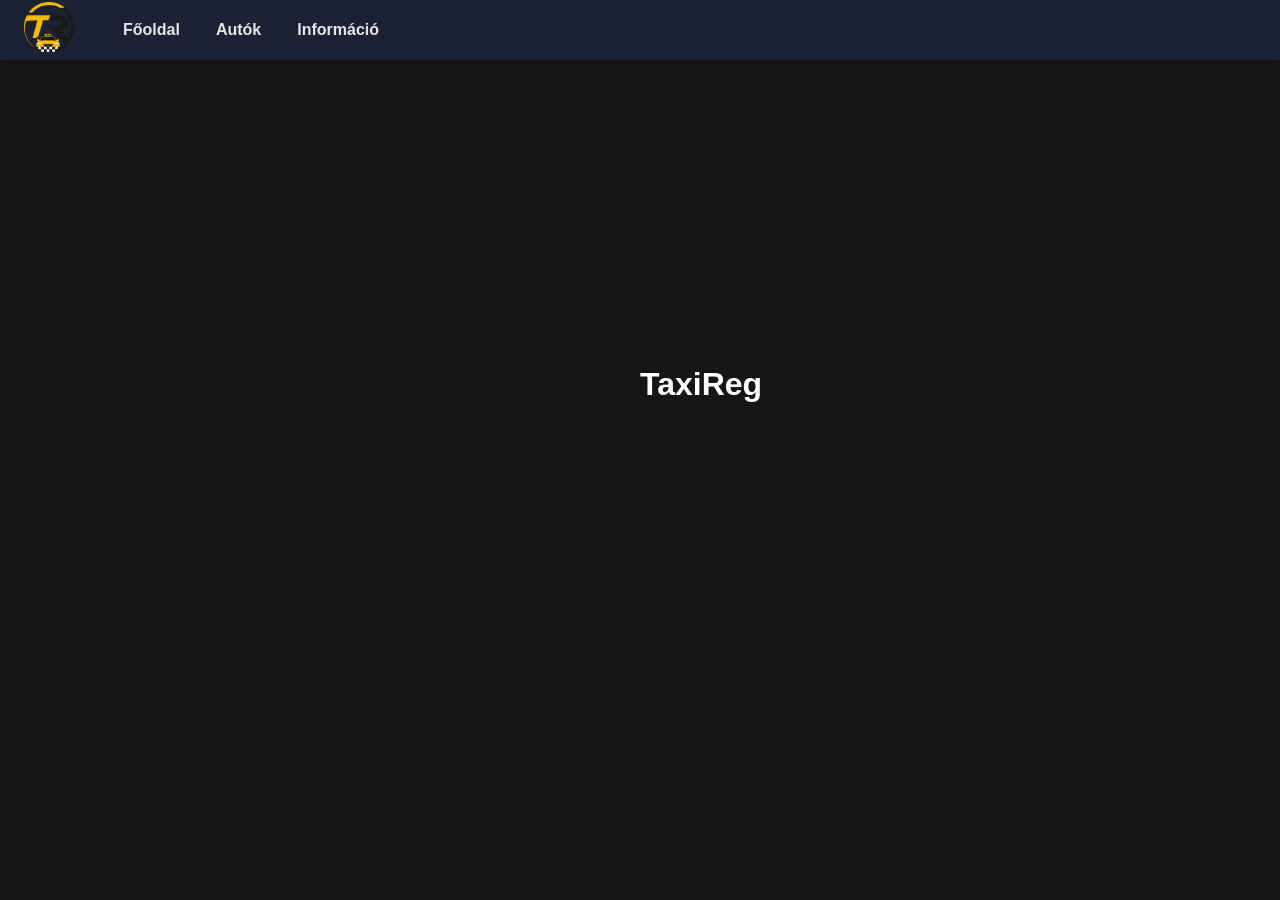
==== feleves/index.html @ 4e7a8a67 "Add files via upload elso feltoltes" ====
<!DOCTYPE html>
<html lang="hu">
<head>
    <meta charset="UTF-8">
    <meta name="viewport" content="width=device-width, initial-scale=1.0">
    <title>TaxiReg - Főoldal</title>
    <link rel="stylesheet" href="style.css">
    <link rel="stylesheet" href="form.css">
</head>
<body>
    <div class="intro">
        <h1 class="logo-header">
            <span class="logo">Taxi</span><span class="logo">Reg</span>
        </h1>
    </div>

    <div class="login-container">
        <h1 class="login-title">Üdvözöljük a TaxiReg oldalán!</h1>
        <div class="bemutato-card">
            <p>A <strong>TaxiReg</strong> egy modern online platform, amely segíti az utasok és
            taxisofőrök egymásra találását. Részletes adatbázist kínál a járművekről és
            sofőrökről, beleértve a műszaki adatokat, felszereltséget és értékeléseket. A
            személyre szabható keresési szűrők révén a felhasználók könnyen megtalálhatják az
            igényeiknek leginkább megfelelő taxit, így az utazás gyorsabb, kényelmesebb és
            biztonságosabb lesz.</p>
        </div>

        <div class="login-card">
            <img src="logo.png" alt="TaxiReg logó">
            <p><strong>Kezeld a taxiflotta autóit egy helyen!</strong></p>
            <a id="start-btn" href="cars.html">Tovább az autókhoz</a>
        </div>
    </div>

    <script src="app.js"></script></body>
</html>
---- feleves/style.css ----
*, *::before, *::after { box-sizing: border-box; margin: 0; padding: 0; }

body {
    font-family: 'Outfit', Arial, sans-serif;
    background: white;
    color: #1c2233;
    min-height: 100vh;
    line-height: 1.5;
    font-size: 16px;
}

a { color: #1c2233; text-decoration: underline; }
a:hover { color: #b8860b; }
a:visited { color: #4b5563; }
a:focus-visible, button:focus-visible { outline: 3px solid #f5c518; outline-offset: 2px; }

.navbar {
    background: #1c2233;
    padding: 0 24px;
    height: 60px;
    display: flex;
    align-items: center;
    gap: 35px;
    position: sticky;
    top: 0;
    z-index: 100;
    box-shadow: 0 2px 8px rgba(0,0,0,0.25);
}
.menu { display: flex; list-style: none; gap: 8px; }
.menu a,
.menu a:visited {
    color: #e5e7eb;
    text-decoration: none;
    padding: 8px 14px;
    border-radius: 6px;
    font-weight: 600;
    transition: background 0.2s, color 0.2s;
}
.menu a:hover { background: #f5c518; color: #1c2233; }
.navbar-right { margin-left: auto; }
.hidden { display: none; }

.login-container {
    min-height: calc(100vh - 60px);
    display: flex;
    flex-direction: column;
    align-items: center;
    justify-content: center;
    gap: 16px;
    padding: 20px;
}
.login-title { font-size: 4rem; font-weight: 700; margin-bottom: 8px; text-align: center; }
.bemutato-card { padding: 7px 57px; max-width: 923px; }
.login-card {
    background: #ffffff;
    border-radius: 10px;
    padding: 48px 40px;
    max-width: 420px;
    width: 100%;
    text-align: center;
    box-shadow: 0 4px 20px rgba(0,0,0,0.13);
}
.login-card img { max-width: 160px; margin-bottom: 12px; }

#start-btn,
#start-btn:visited {
    display: inline-block;
    background: #f5c518;
    color: #1c2233;
    border-radius: 6px;
    padding: 10px 24px;
    font-size: 1rem;
    font-weight: 600;
    text-decoration: none;
    margin-top: 12px;
}
#start-btn:hover { background: #d4a910; color: #1c2233; }

.btn, .btn-edt, .btn-trl, .header-btn, .header-btnred {
    position: relative;
    border: none;
    border-radius: 6px;
    padding: 8px 16px;
    font-size: 0.9rem;
    font-weight: 600;
    cursor: pointer;
    text-decoration: none;
    display: inline-block;
    transition: background 0.2s;
}
.btn { background: #f5c518; color: #1c2233; }
.btn:hover { background: #d4a910; color: #1c2233; }
.btn-edt, .btn-edt:visited { background: #6b7280; color: #e5e7eb; }
.btn-edt:hover { background: #4b5563; color: #ffffff; }
.btn-trl { background: #dc2626; color: #f4f5f7; }
.btn-trl:hover { background: #b91c1c; }
.header-btn, .header-btn:visited { background: #22c55e; color: #1c2233; }
.header-btn:hover { background: #16a34a; color: #1c2233; }
.header-btnred, .header-btnred:visited { background: #ef4444; color: #f4f5f7; }
.header-btnred:hover { background: #dc2626; color: #ffffff; }
.button_text{
    font: bold 'Quicksand', san-serif;
    color: black;
    transition: all 0.2s;
}
.button--loading .button_text{
    visibility: hidden;
    opacity: 0;
}
.button--loading::after{
    content: "";
    position: absolute;
    width: 21px;
    height: 21px;
    top: 0;
    bottom: 0;
    right: 0;
    left: 0;
    margin: auto;
    border: 5px solid transparent;
    border-top-color: #ffffff;
    border-radius: 50%;
    animation: button-loading-spinner 1s ease infinite;
}

@keyframes button-loading-spinner {
    from{
        transform: rotate(0turn);
    }
    to{
        transform: rotate(1turn);
    }
}


.header { display: flex; justify-content: space-between; align-items: center; padding: 20px; flex-wrap: wrap; gap: 10px; }
.cars-title { font-size: 50px; padding: 20px; }

.table-wrap { overflow-x: auto; padding: 0 20px 40px; }
.car-table {
    width: 100%;
    border-collapse: collapse;
    background: #ffffff;
    box-shadow: 0 4px 20px rgba(0,0,0,0.13);
}
.car-table caption { text-align: left; padding: 8px 0; color: #6b7280; font-size: 0.9rem; }
.car-table th {
    background: #1c2233;
    color: #f5c518;
    text-align: left;
    padding: 12px 16px;
}
.car-table td { padding: 12px 16px; border-bottom: 1px solid #e5e7eb; }
.car-table tbody tr:nth-child(even) { background: #f9fafb; }
.car-table tbody tr:hover { background: #fff8d6; }
.color-dot {
    display: inline-block;
    width: 18px;
    height: 18px;
    border-radius: 50%;
    border: 1px solid #9ca3af;
    vertical-align: middle;
}

#car-detail {
    max-width: 600px;
    margin: 40px auto;
    background: #ffffff;
    border: 1px solid #e5e7eb;
    border-radius: 10px;
    padding: 32px;
    box-shadow: 0 4px 20px rgba(0,0,0,0.13);
    display: flex;
    flex-direction: column;
    gap: 12px;
}
.car-detail-header { display: flex; justify-content: space-between; align-items: center; margin-top: 10px; }
.car-id { font-size: 1.3rem; color: #6b7280; font-weight: 600; padding: 15px; }
.car-detail-grid { display: contents; }
.car-detail-item { display: flex; flex-direction: column; gap: 4px; background: #f4f5f7; padding: 12px 16px; }
.car-detail-label { font-size: 0.75rem; text-transform: uppercase; letter-spacing: 0.08em; color: #6b7280; }
.car-detail-value { font-size: 1rem; font-weight: 500; }
.btn-row { display: flex; justify-content: space-between; align-items: center; margin-top: 10px; }

@media (max-width: 700px) {
    .login-title { font-size: 2.4rem; }
    .cars-title { font-size: 32px; padding: 10px; }
    .bemutato-card { padding: 7px 16px; }
}

.intro{
    position: fixed;
    z-index: 1;
    left: 0%;
    top: 0%;
    width: 100%;
    height: 100vh;
    background-color: #161616;
    transition: 2s;
}
.logo-header{
    position: absolute;
    top: 40%;
    left: 50%;
    transform: (translate(-50%, -50%));
    color: #ffffff;
}
.logo{
    position: relative;
    display: inline-block;
    bottom: -20px;
    opacity: 0;
}
.logo.active{
    bottom: 0;
    opacity: 1;
    transition: ease-in-out 0.7s;
}
.logo.fade{
    bottom: 150px;
    opacity: 0;
    transition: ease-in-out 0.7s;
}
---- feleves/form.css ----
.form {
    max-width: 600px;
    margin: 20px auto 40px;
    background: #ffffff;
    border-radius: 10px;
    box-shadow: 0 4px 20px rgba(0,0,0,0.13);
    display: flex;
    flex-direction: column;
    gap: 14px;
    padding: 40px;
}
.form-group { display: flex; flex-direction: column; gap: 6px; }
.form-group > label { font-weight: 600; }

.form input[type="text"],
.form input[type="number"],
.form input[type="date"],
.form select,
.form textarea {
    padding: 10px 12px;
    border: 1.5px solid #e5e7eb;
    border-radius: 6px;
    font-size: 1rem;
    font-family: inherit;
    background: #ffffff;
}
.form input:focus,
.form select:focus,
.form textarea:focus {
    outline: none;
    border-color: #f5c518;
    box-shadow: 0 0 0 3px rgba(245,197,24,0.2);
}

.form textarea { min-height: 90px; resize: vertical; }

.form input[type="color"] {
    width: 70px;
    height: 40px;
    padding: 2px;
    border: 1.5px solid #e5e7eb;
    border-radius: 6px;
    cursor: pointer;
    background: #ffffff;
}

.form input[type="radio"],
.form input[type="checkbox"] { accent-color: #f5c518; width: 18px; height: 18px; }
.inline-options { display: flex; gap: 24px; flex-wrap: wrap; }
.inline-options label,
.check-label { display: flex; align-items: center; gap: 8px; font-weight: 400; cursor: pointer; }

.form button.btn { align-self: flex-start; padding: 10px 28px; font-size: 1rem; }

.field-error {
    color: #dc2626;
    font-size: 0.85rem;
    font-weight: 600;
}
.field-error:empty { display: none; }

.form input.input-error,
.form select.input-error,
.form textarea.input-error {
    border-color: #dc2626;
    background: #fef2f2;
}
.form input.input-error:focus,
.form textarea.input-error:focus {
    border-color: #dc2626;
    box-shadow: 0 0 0 3px rgba(220,38,38,0.2);
}
.form input.input-ok,
.form textarea.input-ok { border-color: #22c55e; }
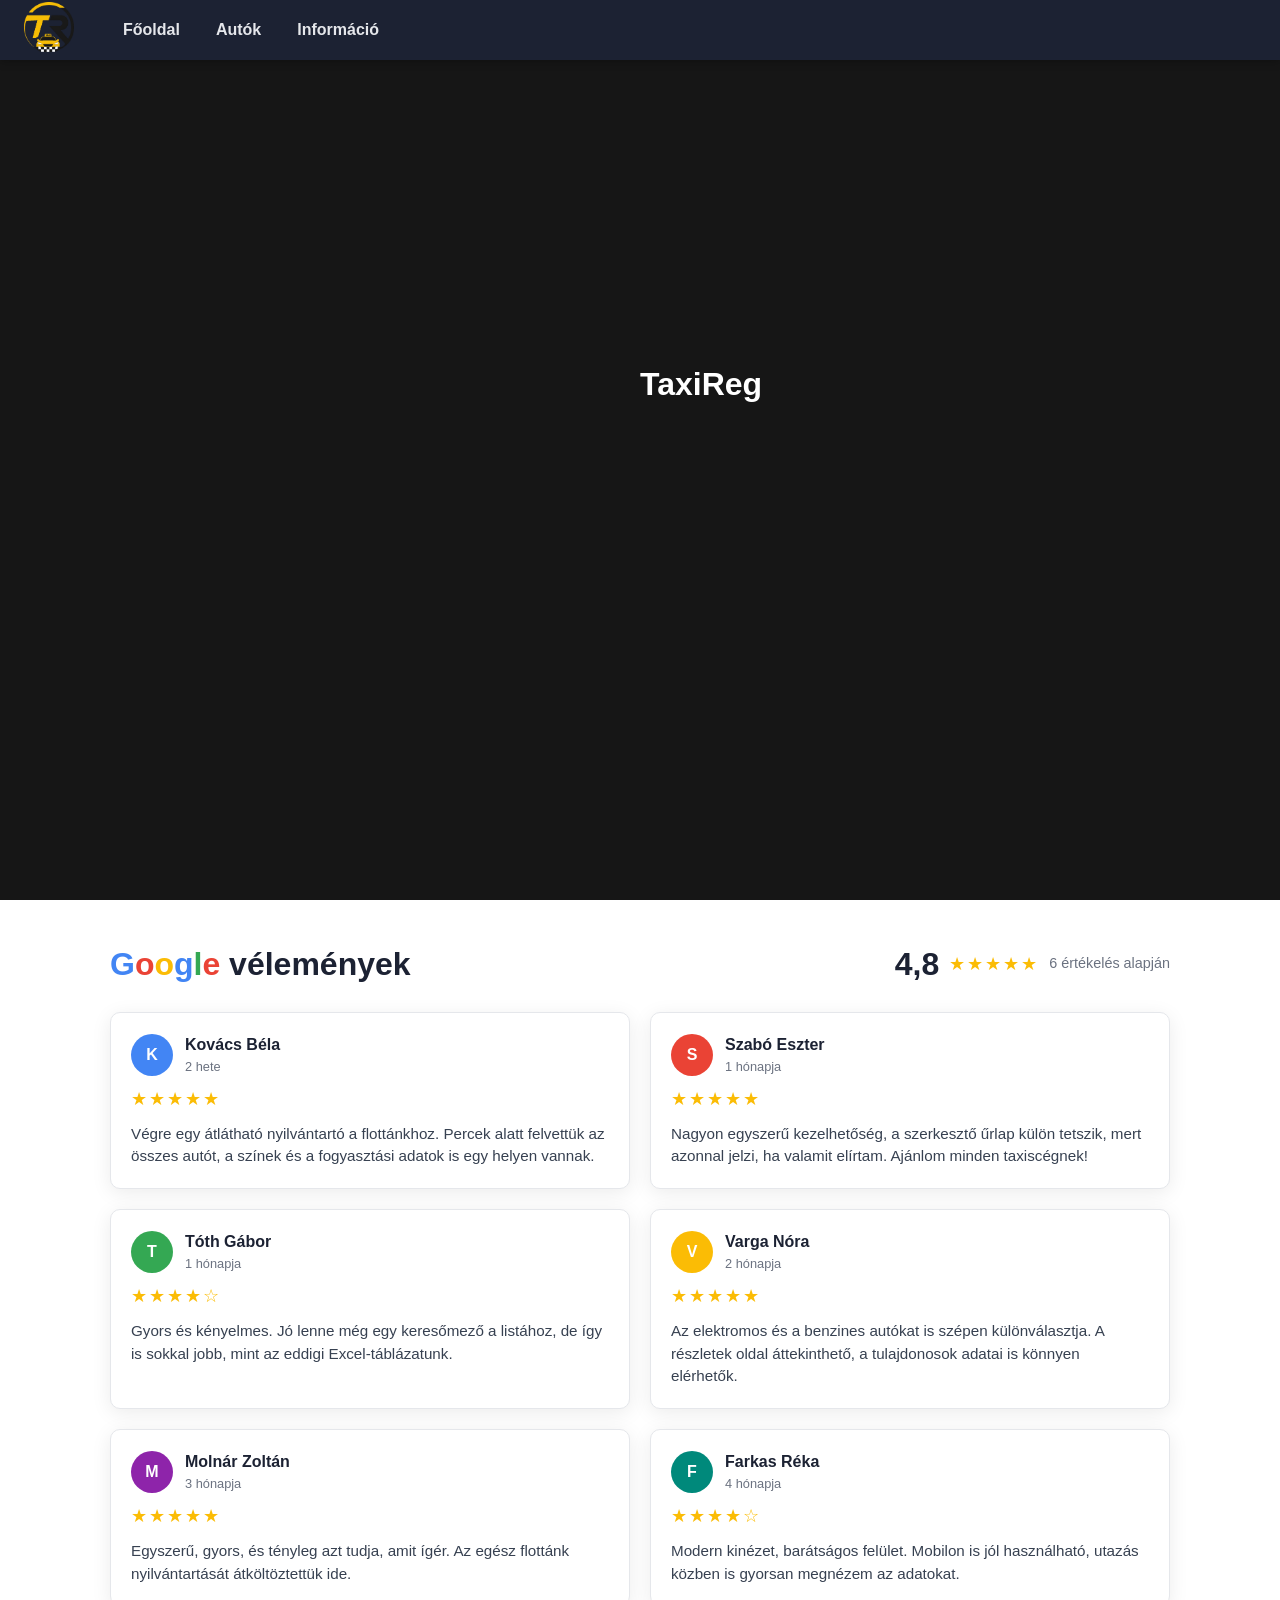
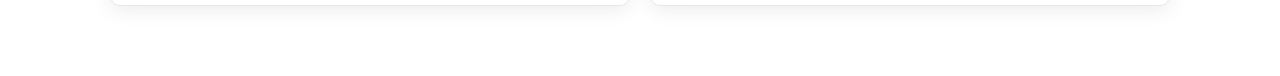
==== commit a10ab052: "Add files via upload google kártyák és feljövő animáció" ====
--- a/feleves/index.html
+++ b/feleves/index.html
@@ -4,7 +4,7 @@
     <meta charset="UTF-8">
     <meta name="viewport" content="width=device-width, initial-scale=1.0">
     <title>TaxiReg - Főoldal</title>
-    <link rel="stylesheet" href="style.css">
+    <link rel="stylesheet" href="style.css?v=2">
     <link rel="stylesheet" href="form.css">
 </head>
 <body>
@@ -32,5 +32,87 @@
         </div>
     </div>
 
-    <script src="app.js"></script></body>
-</html>
+
+    <section class="reviews" aria-labelledby="reviews-title">
+        <div class="reviews-head">
+            <h2 id="reviews-title" class="reviews-title">
+                <span class="g-blue">G</span><span class="g-red">o</span><span class="g-yellow">o</span><span class="g-blue">g</span><span class="g-green">l</span><span class="g-red">e</span> vélemények
+            </h2>
+            <div class="reviews-summary">
+                <span class="reviews-score">4,8</span>
+                <span class="review-stars">★★★★★</span>
+                <span class="reviews-count">6 értékelés alapján</span>
+            </div>
+        </div>
+        <div class="reviews-grid">
+            <article class="review-card">
+                <div class="review-top">
+                    <span class="review-avatar" style="background:#4285f4;">K</span>
+                    <div>
+                        <div class="review-name">Kovács Béla</div>
+                        <div class="review-date">2 hete</div>
+                    </div>
+                </div>
+                <div class="review-stars" role="img" aria-label="5 csillag az 5-ből">★★★★★</div>
+                <p class="review-text">Végre egy átlátható nyilvántartó a flottánkhoz. Percek alatt felvettük az összes autót, a színek és a fogyasztási adatok is egy helyen vannak.</p>
+            </article>
+            <article class="review-card">
+                <div class="review-top">
+                    <span class="review-avatar" style="background:#ea4335;">S</span>
+                    <div>
+                        <div class="review-name">Szabó Eszter</div>
+                        <div class="review-date">1 hónapja</div>
+                    </div>
+                </div>
+                <div class="review-stars" role="img" aria-label="5 csillag az 5-ből">★★★★★</div>
+                <p class="review-text">Nagyon egyszerű kezelhetőség, a szerkesztő űrlap külön tetszik, mert azonnal jelzi, ha valamit elírtam. Ajánlom minden taxiscégnek!</p>
+            </article>
+            <article class="review-card">
+                <div class="review-top">
+                    <span class="review-avatar" style="background:#34a853;">T</span>
+                    <div>
+                        <div class="review-name">Tóth Gábor</div>
+                        <div class="review-date">1 hónapja</div>
+                    </div>
+                </div>
+                <div class="review-stars" role="img" aria-label="4 csillag az 5-ből">★★★★☆</div>
+                <p class="review-text">Gyors és kényelmes. Jó lenne még egy keresőmező a listához, de így is sokkal jobb, mint az eddigi Excel-táblázatunk.</p>
+            </article>
+            <article class="review-card">
+                <div class="review-top">
+                    <span class="review-avatar" style="background:#fbbc05;">V</span>
+                    <div>
+                        <div class="review-name">Varga Nóra</div>
+                        <div class="review-date">2 hónapja</div>
+                    </div>
+                </div>
+                <div class="review-stars" role="img" aria-label="5 csillag az 5-ből">★★★★★</div>
+                <p class="review-text">Az elektromos és a benzines autókat is szépen különválasztja. A részletek oldal áttekinthető, a tulajdonosok adatai is könnyen elérhetők.</p>
+            </article>
+            <article class="review-card">
+                <div class="review-top">
+                    <span class="review-avatar" style="background:#8e24aa;">M</span>
+                    <div>
+                        <div class="review-name">Molnár Zoltán</div>
+                        <div class="review-date">3 hónapja</div>
+                    </div>
+                </div>
+                <div class="review-stars" role="img" aria-label="5 csillag az 5-ből">★★★★★</div>
+                <p class="review-text">Egyszerű, gyors, és tényleg azt tudja, amit ígér. Az egész flottánk nyilvántartását átköltöztettük ide.</p>
+            </article>
+            <article class="review-card">
+                <div class="review-top">
+                    <span class="review-avatar" style="background:#00897b;">F</span>
+                    <div>
+                        <div class="review-name">Farkas Réka</div>
+                        <div class="review-date">4 hónapja</div>
+                    </div>
+                </div>
+                <div class="review-stars" role="img" aria-label="4 csillag az 5-ből">★★★★☆</div>
+                <p class="review-text">Modern kinézet, barátságos felület. Mobilon is jól használható, utazás közben is gyorsan megnézem az adatokat.</p>
+            </article>
+        </div>
+    </section>
+
+        <script src="app.js?v=2"></script></body>
+</html>
--- a/feleves/style.css
+++ b/feleves/style.css
@@ -220,4 +220,29 @@
     bottom: 150px;
     opacity: 0;
     transition: ease-in-out 0.7s;
-}+}
+
+.reviews { max-width: 1100px; margin: 0 auto; padding: 40px 20px 70px; }
+.reviews-head { display: flex; justify-content: space-between; align-items: center; flex-wrap: wrap; gap: 14px; margin-bottom: 24px; }
+.reviews-title { font-size: 2rem; font-weight: 700; }
+.g-blue { color: #4285f4; } .g-red { color: #ea4335; } .g-yellow { color: #fbbc05; } .g-green { color: #34a853; }
+.reviews-summary { display: flex; align-items: center; gap: 10px; }
+.reviews-score { font-size: 2rem; font-weight: 700; }
+.reviews-count { color: #6b7280; font-size: 0.9rem; }
+.review-stars { color: #fbbc05; letter-spacing: 2px; font-size: 1.1rem; }
+.reviews-grid { display: grid; grid-template-columns: repeat(2, 1fr); gap: 20px; }
+@media (max-width: 700px) { .reviews-grid { grid-template-columns: 1fr; } }
+.review-card { background: #ffffff; border: 1px solid #e5e7eb; border-radius: 10px; padding: 20px; box-shadow: 0 4px 20px rgba(0,0,0,0.08); display: flex; flex-direction: column; gap: 10px; transition: transform 0.2s, box-shadow 0.2s; }
+.review-card:hover { transform: translateY(-4px); box-shadow: 0 8px 26px rgba(0,0,0,0.14); }
+.review-top { display: flex; align-items: center; gap: 12px; }
+.review-avatar { width: 42px; height: 42px; border-radius: 50%; color: #ffffff; font-weight: 700; display: flex; align-items: center; justify-content: center; flex-shrink: 0; }
+.review-name { font-weight: 600; }
+.review-date { font-size: 0.8rem; color: #6b7280; }
+.review-text { color: #374151; font-size: 0.95rem; }
+
+.reveal { opacity: 0; transform: translateY(40px); transition: opacity 0.7s ease, transform 0.7s ease; }
+.reveal.show { opacity: 1; transform: translateY(0); }
+@media (prefers-reduced-motion: reduce) {
+    .reveal { transform: none; }
+}
+.review-card.reveal.show:hover { transform: translateY(-4px); }
